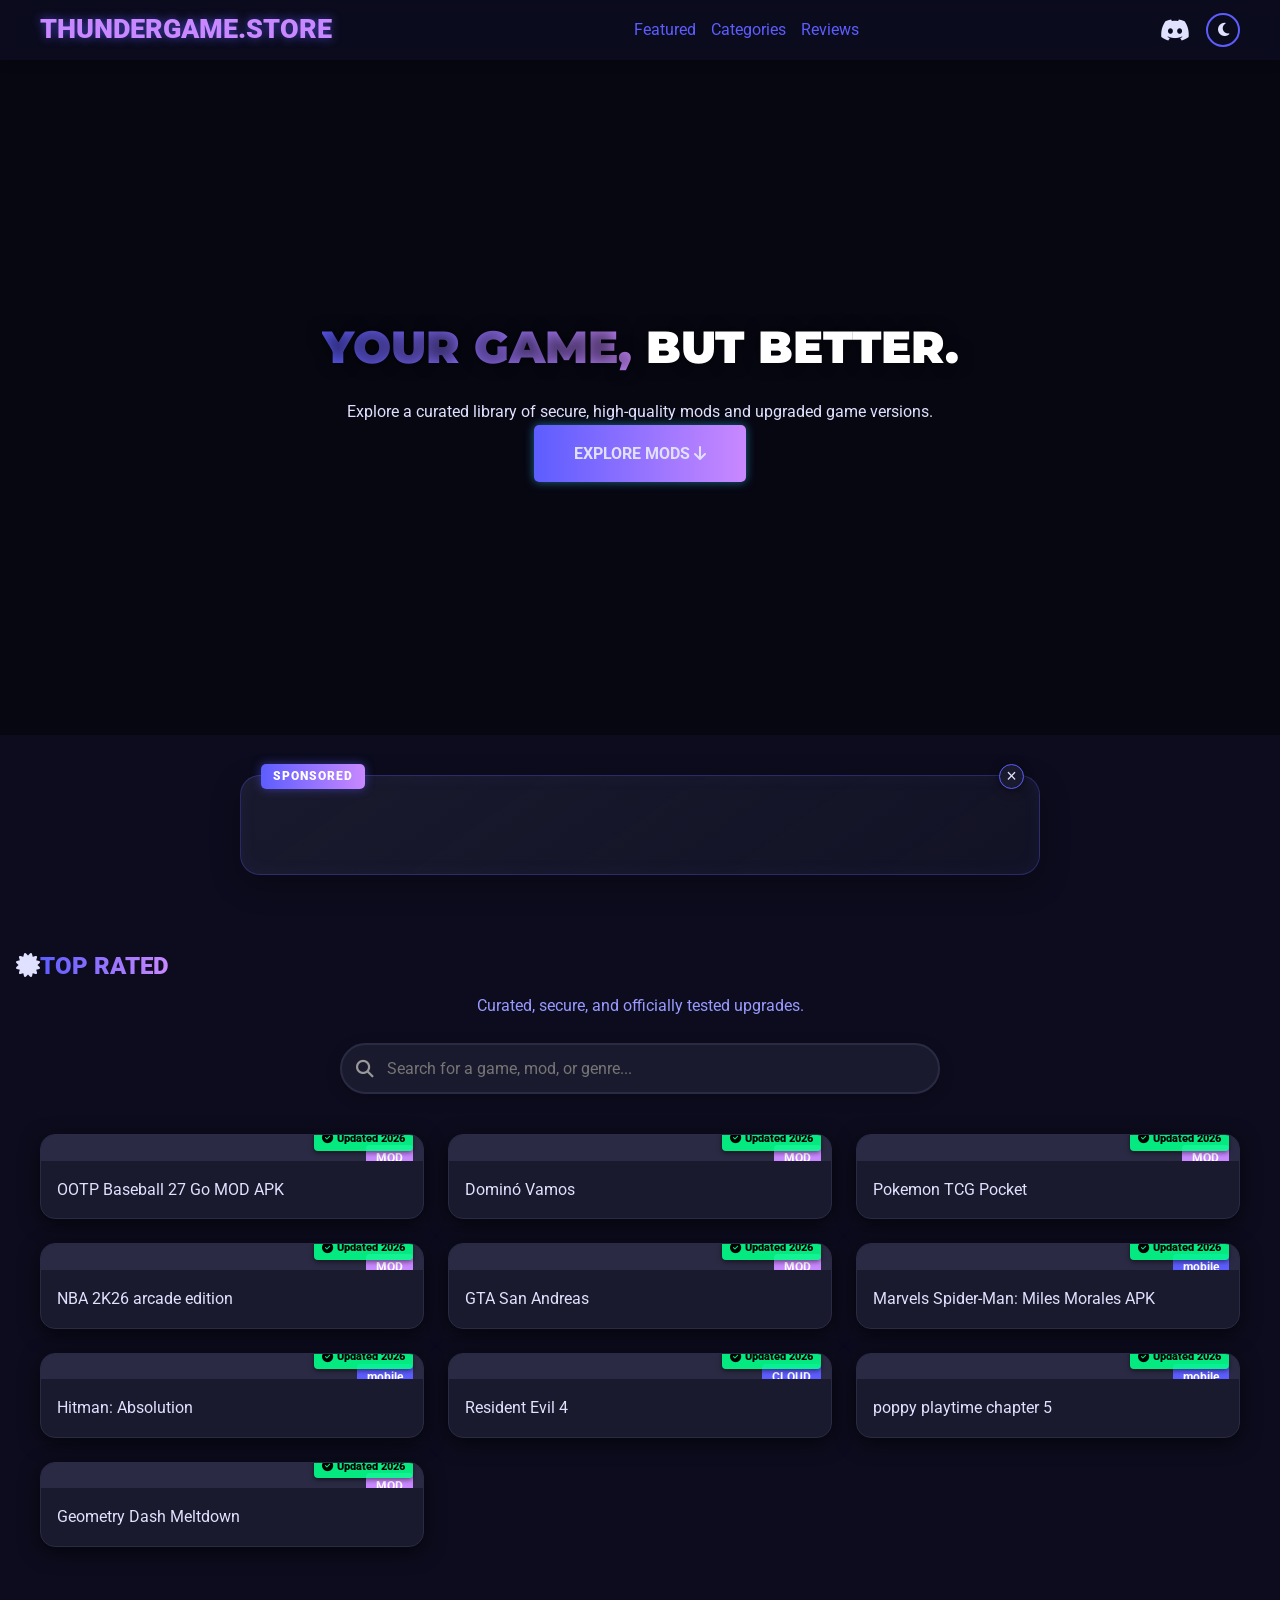
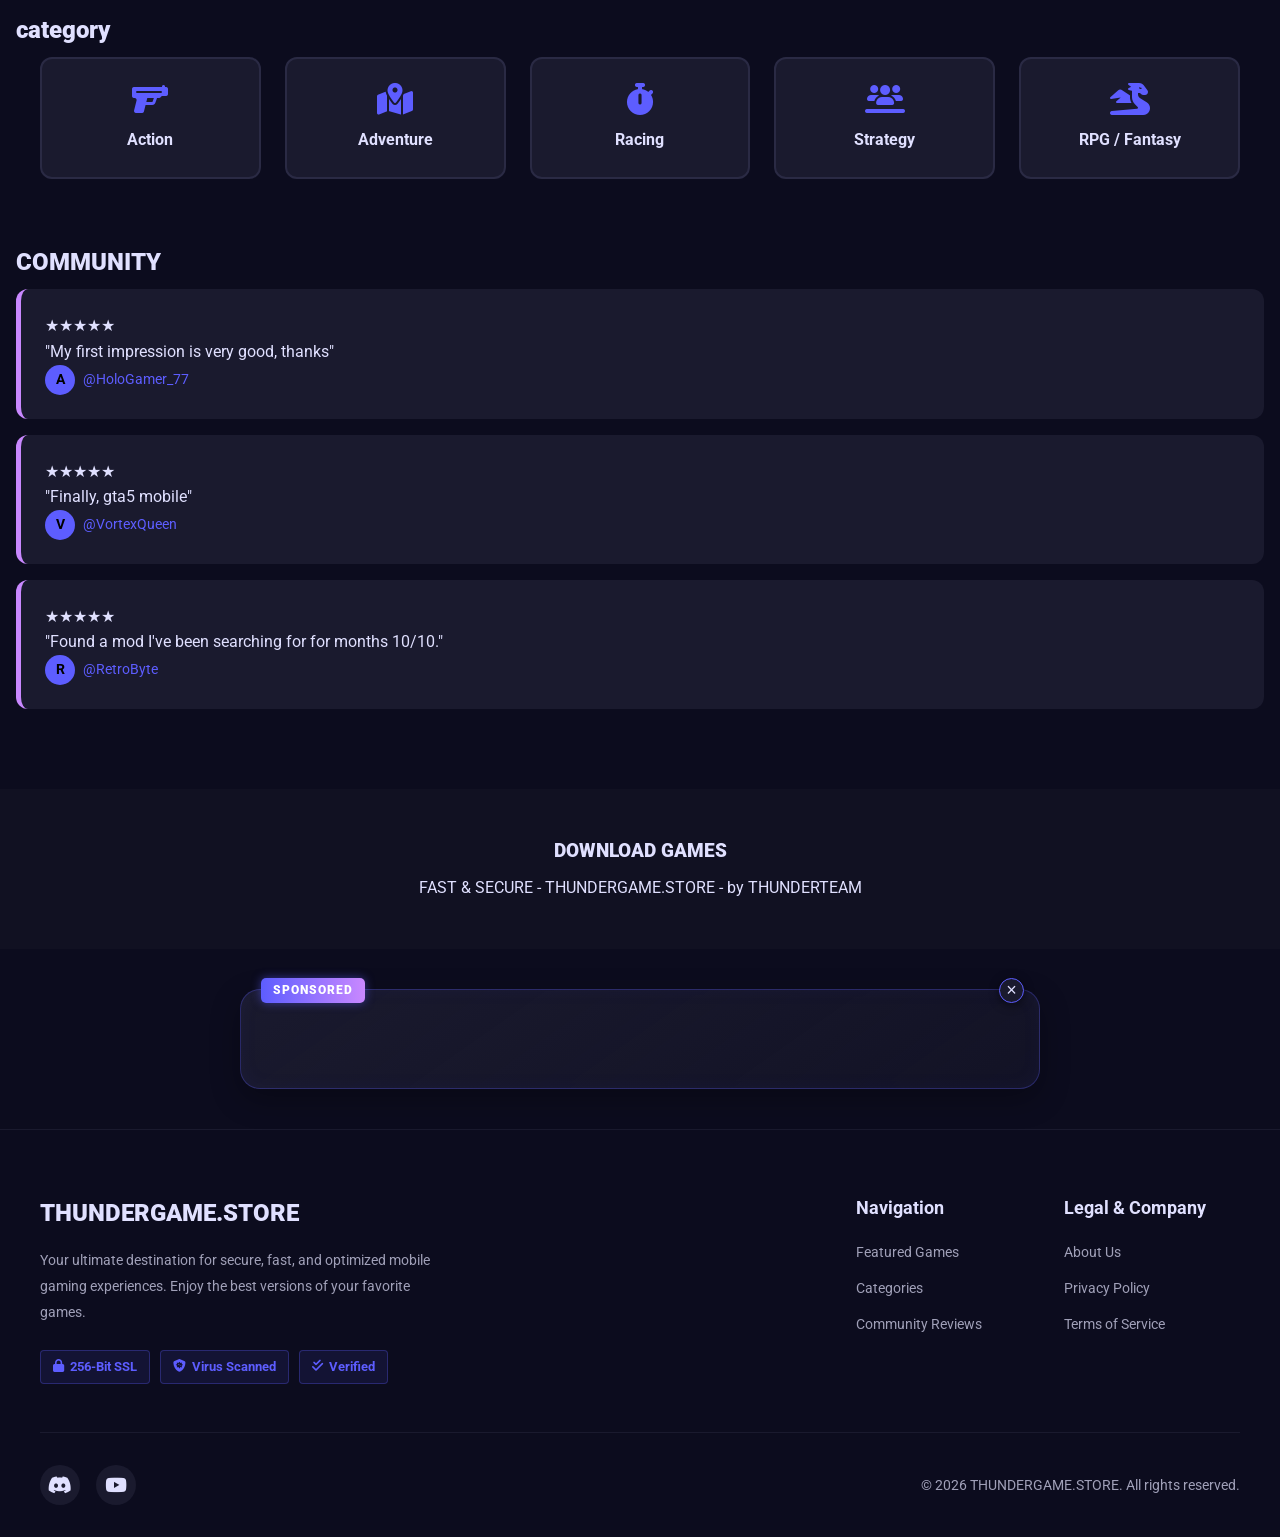
==== index.html @ eddc95b8 "Add files via upload" ====
<!DOCTYPE html>
<html lang="en">
<head>
    <meta charset="UTF-8">
    <meta name="viewport" content="width=device-width, initial-scale=1.0">
    <title>THUNDERGAME.STORE | Mobile Games</title>
    
    <link rel="stylesheet" href="styles.css">
    
    <link rel="preconnect" href="https://fonts.googleapis.com">
    <link rel="preconnect" href="https://fonts.gstatic.com" crossorigin>
    <link href="https://fonts.googleapis.com/css2?family=Roboto:wght@400;700;900&family=Montserrat:wght@800;900&display=swap" rel="stylesheet">
    
    <link rel="stylesheet" href="https://cdnjs.cloudflare.com/ajax/libs/font-awesome/6.5.1/css/all.min.css"
          integrity="sha512-DTOQO9RWCH3ppGqcWaEA1BIZOC6xxalwEsw9c2QQeAIftl+Vegovlnee1c9QX4TctnWMn13TZye+giMm8e2LwA==" crossorigin="anonymous"> 
          
</head>
<body>

    <nav class="main-navbar">
        <div class="navbar-container">
            <div class="logo">THUNDERGAME.STORE</div>
            <ul class="nav-links">
                <li><a href="#featured">Featured</a></li>
                <li><a href="#categories">Categories</a></li>
                <li><a href="#reviews">Reviews</a></li>
            </ul>
            <div class="nav-right">
                <a href="https://discord.gg/kuJxwa2X" class="discord-link" aria-label="Join our Discord server">
                    <i class="fab fa-discord"></i>
                </a>
                <button class="theme-toggle" id="theme-toggle-btn" aria-label="Toggle dark/light mode">
                    <i class="fas fa-moon" id="theme-icon"></i>
                </button>
                <button class="hamburger" id="hamburger-btn" aria-label="Toggle menu" aria-expanded="false">
                    <span></span>
                    <span></span>
                    <span></span>
                </button>
            </div>
        </div>
        <!-- Mobile Menu -->
        <div class="mobile-menu" id="mobile-menu">
            <ul>
                <li><a href="#featured" class="mobile-nav-link">Featured</a></li>
                <li><a href="#categories" class="mobile-nav-link">Categories</a></li>
                <li><a href="#reviews" class="mobile-nav-link">Reviews</a></li>
                <li>
                    <a href="https://discord.gg/kuJxwa2X" class="mobile-nav-link discord-mobile">
                        <i class="fab fa-discord"></i> Discord
                    </a>
                </li>
            </ul>
        </div>
    </nav>
    
    <header class="hero-section scroll-reveal"> 
        <div class="video-overlay"></div> 
        <div class="hero-content">
            <h1><span class="highlight">YOUR GAME,</span> BUT BETTER.</h1>
            <p>Explore a curated library of secure, high-quality mods and upgraded game versions.</p>
            <a href="#featured" class="scroll-link download-button">
                EXPLORE MODS <i class="fas fa-arrow-down"></i>
            </a>
        </div>
    </header>

    <!-- Premium Inline Ad (High CTR) -->
    <section class="premium-inline-ad scroll-reveal" id="premium-ad-1">
        <div class="ad-label">SPONSORED</div>
        <button class="close-ad-btn inline-close-btn" aria-label="Close" onclick="document.getElementById('premium-ad-1').style.display='none'">&times;</button>
        <script async="async" data-cfasync="false" src="https://pl28013542.profitablecpmratenetwork.com/5ec053c57a1bcbfb40ed02a488d23733/invoke.js"></script>
        <div id="container-5ec053c57a1bcbfb40ed02a488d23733"></div>
    </section>

    <section class="featured-mods-section" id="featured">
        <h2><i class="fas fa-certificate"></i><span class="highlight">TOP RATED</span></h2>
        <p class="section-subtitle">Curated, secure, and officially tested upgrades.</p>

        <!-- Search Bar -->
        <div class="search-container scroll-reveal">
            <i class="fas fa-search search-icon"></i>
            <input type="text" id="game-search" class="search-input" placeholder="Search for a game, mod, or genre...">
        </div>

        <div class="games-grid" id="games-container"></div>
        <div id="no-results-msg" class="no-results" style="display: none;">
            <i class="fas fa-ghost"></i>
            <p>No games found matching your search.</p>
        </div>
    </section>




    <section class="category-section scroll-reveal" id="categories">
        <h2>category</h2>
        <div class="categories-grid">
            <a href="#" class="category-button no-link"><i class="fa-solid fa-gun"></i> Action</a>
            <a href="#" class="category-button no-link"><i class="fa-solid fa-map-marked-alt"></i> Adventure</a>
            <a href="#" class="category-button no-link"><i class="fa-solid fa-stopwatch"></i> Racing</a>
            <a href="#" class="category-button no-link"><i class="fa-solid fa-users-line"></i> Strategy</a>
            <a href="#" class="category-button no-link"><i class="fa-solid fa-dragon"></i> RPG / Fantasy</a>
        </div>
    </section>

    <section class="reviews-section scroll-reveal" id="reviews">
        <h2>COMMUNITY</h2>
        <div class="review-card">
            <div class="review-stars">★★★★★</div>
            <p>"My first impression is very good, thanks"</p>
            <div class="user-info"><span class="avatar">A</span><span>@HoloGamer_77</span></div>
        </div>
        <div class="review-card">
            <div class="review-stars">★★★★★</div>
            <p>"Finally, gta5 mobile"</p>
            <div class="user-info"><span class="avatar">V</span><span>@VortexQueen</span></div>
        </div>
        <div class="review-card">
            <div class="review-stars">★★★★★</div>
            <p>"Found a mod I've been searching for for months 10/10."</p>
            <div class="user-info"><span class="avatar">R</span><span>@RetroByte</span></div>
        </div>
    </section>

    <section class="safe-download-section">
        <h3>DOWNLOAD GAMES</h3>
        <p>FAST & SECURE - THUNDERGAME.STORE - by THUNDERTEAM</p>
    </section>

    <!-- Premium Inline Ad (High CTR) -->
    <section class="premium-inline-ad scroll-reveal" id="premium-ad-2">
        <div class="ad-label">SPONSORED</div>
        <button class="close-ad-btn inline-close-btn" aria-label="Close" onclick="document.getElementById('premium-ad-2').style.display='none'">&times;</button>
        <script async="async" data-cfasync="false" src="https://pl28013542.profitablecpmratenetwork.com/5ec053c57a1bcbfb40ed02a488d23733/invoke.js"></script>
        <div id="container-5ec053c57a1bcbfb40ed02a488d23733"></div>
    </section>

    <footer class="main-footer">
        <div class="footer-container">
            <div class="footer-brand">
                <a href="#" class="logo-text">THUNDERGAME<span style="color:var(--text-color)">.STORE</span></a>
                <p>Your ultimate destination for secure, fast, and optimized mobile gaming experiences. Enjoy the best versions of your favorite games.</p>
                <div class="security-badges">
                    <span class="badge tooltip" aria-label="SSL Secured"><i class="fas fa-lock"></i> 256-Bit SSL</span>
                    <span class="badge tooltip" aria-label="Malware Free"><i class="fas fa-shield-virus"></i> Virus Scanned</span>
                    <span class="badge tooltip" aria-label="Verified Uploads"><i class="fas fa-check-double"></i> Verified</span>
                </div>
            </div>
            
            <div class="footer-links">
                <div class="link-column">
                    <h4>Navigation</h4>
                    <ul>
                        <li><a href="#featured">Featured Games</a></li>
                        <li><a href="#categories">Categories</a></li>
                        <li><a href="#reviews">Community Reviews</a></li>
                    </ul>
                </div>
                
                <div class="link-column">
                    <h4>Legal & Company</h4>
                    <ul>
                        <li><a href="about.html">About Us</a></li>
                        <li><a href="privacy.html">Privacy Policy</a></li>
                        <li><a href="terms.html">Terms of Service</a></li>
                    </ul>
                </div>
            </div>
        </div>
        
        <div class="footer-bottom">
            <div class="social-links">
                <a href="https://discord.gg/kuJxwa2X" target="_blank" aria-label="Discord"><i class="fab fa-discord"></i></a>
                <a href="https://www.youtube.com/channel/UC8FG1mh9tCIC-7DybQXbe5w" target="_blank" aria-label="YouTube"><i class="fab fa-youtube"></i></a>
            </div>
            <p>© 2026 THUNDERGAME.STORE. All rights reserved.</p>
        </div>
    </footer>

    <div id="game-modal" class="modal-overlay">
        <div class="modal-content scroll-reveal">
            <button class="close-button" onclick="closeModal()">&times;</button> 
            <div id="modal-game-details">
                <img id="modal-game-image" src="" alt="Game Cover" class="modal-image" loading="lazy">
                <div class="modal-text-content">
                    <h2 id="modal-game-name">Game Name</h2>
                    <div class="modal-rating-info">
                        <span class="rating" id="modal-game-rating">★★★★★</span>
                        <span class="downloads" id="modal-game-downloads"></span>
                    </div>
                    <div class="download-links">
                        <a id="download-android" href="#" class="download-button android-button">
                            <i class="fab fa-android"></i> Download for Android
                        </a>
                        <a id="download-ios" href="#" class="download-button ios-button">
                            <i class="fab fa-apple"></i> Download for iOS
                        </a>
                    </div>
                    <p class="modal-disclaimer">* Clicking download redirects to secure page.</p>
                </div>
            </div>
        </div>
    </div>

    <div id="loading-modal" class="modal-overlay">
        <div class="loading-content scroll-reveal">
            <div class="loader-circle-container">
                <div class="loader-circle"></div>
                <div id="progress-percentage" class="percentage-text">0%</div>
            </div>
            <p id="loading-status">Starting download...</p>
        </div>
    </div>

    <div id="tiktok-overlay" class="tiktok-overlay">
        <div class="tiktok-content">
            <div class="tiktok-icon">
                <i class="fab fa-tiktok"></i>
                <i class="fas fa-ban"></i>
            </div>
            <h2>BROWSER NOT SUPPORTED</h2>
            <p>TikTok's internal browser may block secure downloads.</p>
            
            <div class="instruction-box">
                <p>To continue:</p>
                <div class="step">
                    <span>1</span> Click the 3 dots <strong><i class="fas fa-ellipsis-h"></i></strong> or Share <strong><i class="fas fa-share"></i></strong> <span class="action-hint">(Look at the red arrow)</span>
                </div>
                <div class="step">
                    <span>2</span> Select <strong>"Open in Browser"</strong> <i class="far fa-compass"></i>
                </div>
            </div>
            
            <button class="copy-btn" onclick="copyCurrentUrl()">
                <i class="fas fa-copy"></i> Copy Link Instead
            </button>
        </div>
    </div>

    <script src="script.js" defer></script>
    <script>
        /* ---- Theme Toggle ---- */
        const themeToggleBtn = document.getElementById('theme-toggle-btn');
        const themeIcon      = document.getElementById('theme-icon');

        const applyTheme = (theme) => {
            document.body.setAttribute('data-theme', theme);
            localStorage.setItem('theme', theme);
            if (theme === 'light') {
                themeIcon.classList.replace('fa-moon', 'fa-sun');
            } else {
                themeIcon.classList.replace('fa-sun', 'fa-moon');
            }
        };

        // Apply saved theme immediately (before paint)
        const savedTheme = localStorage.getItem('theme') || 'dark';
        applyTheme(savedTheme);

        themeToggleBtn.addEventListener('click', () => {
            const current = document.body.getAttribute('data-theme');
            applyTheme(current === 'dark' ? 'light' : 'dark');
        });

        /* ---- Hamburger Menu ---- */
        const hamburgerBtn = document.getElementById('hamburger-btn');
        const mobileMenu   = document.getElementById('mobile-menu');

        hamburgerBtn.addEventListener('click', () => {
            const isOpen = mobileMenu.classList.toggle('open');
            hamburgerBtn.classList.toggle('open', isOpen);
            hamburgerBtn.setAttribute('aria-expanded', isOpen);
        });

        document.querySelectorAll('.mobile-nav-link').forEach(link => {
            link.addEventListener('click', () => {
                mobileMenu.classList.remove('open');
                hamburgerBtn.classList.remove('open');
                hamburgerBtn.setAttribute('aria-expanded', 'false');
            });
        });
    </script>
</body>
</html>
---- styles.css ----
/* ---------------------------------- */
/* 0. Reset and Base Styles */
/* ---------------------------------- */
* { margin: 0; padding: 0; box-sizing: border-box; }

:root {
    --primary-color: #5d5dff; 
    --secondary-color: #c988ff; 
    --background-color: #0c0c1e; 
    --card-color: #1a1a2e; 
    --text-color: #e0e0ff; 
    --highlight-gradient: linear-gradient(90deg, var(--primary-color) 0%, var(--secondary-color) 100%);
    --logo-shadow: 0 0 10px rgba(93, 93, 255, 0.7); 
    --navbar-bg: rgba(12, 12, 30, 0.9);
    --review-card-border: var(--secondary-color);
    --safe-section-bg: #111122;
    --mobile-menu-bg: rgba(12, 12, 30, 0.97);
}

/* ---- Light Mode ---- */
body[data-theme="light"] {
    --primary-color: #4040cc;
    --secondary-color: #9933cc;
    --background-color: #f0f0fa;
    --card-color: #ffffff;
    --text-color: #1a1a2e;
    --logo-shadow: 0 0 10px rgba(64, 64, 204, 0.4);
    --navbar-bg: rgba(240, 240, 250, 0.95);
    --review-card-border: #9933cc;
    --safe-section-bg: #e0e0f0;
    --mobile-menu-bg: rgba(240, 240, 250, 0.98);
}

body {
    font-family: 'Roboto', sans-serif;
    background-color: var(--background-color);
    color: var(--text-color);
    line-height: 1.6;
    scroll-behavior: smooth;
    transition: background-color 0.3s ease, color 0.3s ease;
}

a { color: var(--primary-color); text-decoration: none; }
h1, h2, h3 { font-weight: 900; margin-bottom: 0.5rem; }

.highlight {
    background-image: var(--highlight-gradient);
    -webkit-background-clip: text;
    -webkit-text-fill-color: transparent;
    background-clip: text;
    color: transparent;
}

/* Navbar */
.main-navbar {
    position: sticky; top: 0; width: 100%;
    background-color: var(--navbar-bg);
    backdrop-filter: blur(10px);
    -webkit-backdrop-filter: blur(10px);
    z-index: 1000; padding: 0.5rem 1rem;
    box-shadow: 0 2px 10px rgba(0, 0, 0, 0.3);
    transition: background-color 0.3s ease;
}
.navbar-container { display: flex; justify-content: space-between; align-items: center; max-width: 1200px; margin: 0 auto; }
.main-navbar .logo { font-size: 1.7rem; font-weight: 900; color: var(--secondary-color); text-shadow: var(--logo-shadow); }
.nav-links { display: none; list-style: none; }
.nav-right { display: flex; align-items: center; gap: 1rem; }
.nav-right .discord-link { display: none; font-size: 1.5rem; color: var(--text-color); transition: color 0.2s; }
.nav-right .discord-link:hover { color: var(--secondary-color); }

/* Hamburger Button */
.hamburger {
    display: flex; flex-direction: column; justify-content: space-between;
    width: 26px; height: 20px; background: none; border: none; cursor: pointer;
    padding: 0; z-index: 1100;
}
.hamburger span {
    display: block; width: 100%; height: 2px;
    background-color: var(--text-color); border-radius: 2px;
    transition: transform 0.3s ease, opacity 0.3s ease;
    transform-origin: center;
}
/* X animation when open */
.hamburger.open span:nth-child(1) { transform: translateY(9px) rotate(45deg); }
.hamburger.open span:nth-child(2) { opacity: 0; transform: scaleX(0); }
.hamburger.open span:nth-child(3) { transform: translateY(-9px) rotate(-45deg); }

/* Mobile Dropdown Menu */
.mobile-menu {
    max-height: 0; overflow: hidden;
    transition: max-height 0.35s ease, padding 0.3s ease, background-color 0.3s ease;
    background-color: var(--mobile-menu-bg);
    backdrop-filter: blur(10px); -webkit-backdrop-filter: blur(10px);
}

/* Theme Toggle Button */
.theme-toggle {
    background: none; border: 2px solid var(--primary-color);
    color: var(--text-color); cursor: pointer;
    width: 34px; height: 34px; border-radius: 50%;
    display: flex; align-items: center; justify-content: center;
    font-size: 0.95rem; transition: background 0.3s, color 0.3s, transform 0.3s;
    flex-shrink: 0;
}
.theme-toggle:hover {
    background: var(--primary-color); color: #fff;
    transform: rotate(20deg);
}
.theme-toggle i { transition: transform 0.4s ease; pointer-events: none; }
.mobile-menu.open { max-height: 300px; padding: 0.5rem 0; }
.mobile-menu ul { list-style: none; padding: 0; margin: 0; }
.mobile-menu ul li { border-bottom: 1px solid #1a1a2e; }
.mobile-menu ul li:last-child { border-bottom: none; }
.mobile-nav-link {
    display: block; padding: 0.9rem 1.5rem;
    color: var(--text-color); font-weight: 700; font-size: 0.95rem;
    letter-spacing: 0.05em; transition: background 0.2s, color 0.2s;
}
.mobile-nav-link:hover { background-color: #1a1a2e; color: var(--secondary-color); }
.discord-mobile i { margin-right: 0.5rem; color: #7289da; }

/* Hero Section (Original Static Background) */
.hero-section {
    position: relative; padding: 0; text-align: center;
    min-height: 75vh; display: flex; flex-direction: column;
    justify-content: center; align-items: center; overflow: hidden; 
    
    background-image: url('mobile-hero-image.jpg'); 
    background-size: cover;
    background-position: center;
}

.video-overlay { 
    position: absolute; top: 0; left: 0; width: 100%; height: 100%; 
    background: rgba(0, 0, 0, 0.4); 
}
.hero-content { position: relative; z-index: 2; display: flex; flex-direction: column; justify-content: center; align-items: center; padding: 2rem 1rem; }
.hero-section h1 { font-size: 2.8rem; margin-bottom: 1rem; font-family: 'Montserrat', sans-serif; color: white; text-shadow: 0 0 15px rgba(0, 0, 0, 0.7); }
.download-button {
    background: var(--highlight-gradient); color: var(--text-color);
    padding: 1rem 2.5rem; font-weight: 700; border-radius: 5px;
    box-shadow: 0 0 10px rgba(56, 200, 255, 0.5); transition: transform 0.2s;
}
.download-button:hover { transform: translateY(-2px); }

/* Games Grid */
.featured-mods-section, .category-section, .reviews-section { padding: 2rem 1rem; }
.section-subtitle { text-align: center; color: #9999ff; margin-bottom: 1.5rem; }

/* Search Bar */
.search-container {
    max-width: 600px; margin: 0 auto 2.5rem; position: relative;
    display: flex; align-items: center;
}
.search-icon {
    position: absolute; left: 1rem; color: #999; font-size: 1.1rem;
    pointer-events: none; transition: color 0.3s;
}
.search-input {
    width: 100%; padding: 0.9rem 1rem 0.9rem 2.8rem;
    border-radius: 50px; border: 2px solid #2a2a44;
    background-color: var(--card-color); color: var(--text-color);
    font-size: 1rem; font-family: inherit; outline: none;
    transition: all 0.3s ease;
    box-shadow: 0 4px 15px rgba(0, 0, 0, 0.2);
}
.search-input:focus {
    border-color: var(--primary-color);
    box-shadow: 0 4px 20px rgba(93, 93, 255, 0.3);
}
.search-input:focus + .search-icon, 
.search-container:focus-within .search-icon {
    color: var(--primary-color);
}
.no-results {
    text-align: center; color: #999; padding: 3rem 1rem;
    grid-column: 1 / -1; display: flex; flex-direction: column; align-items: center; gap: 1rem;
}
.no-results i { font-size: 3rem; color: #444; }

.games-grid { display: flex; flex-direction: column; gap: 1.5rem; }

.game-card {
    background-color: var(--card-color); border-radius: 15px; overflow: hidden;
    box-shadow: 0 5px 20px rgba(0, 0, 0, 0.6); 
    transition: transform 0.35s ease, box-shadow 0.35s ease;
    border: 1px solid #2a2a44; cursor: pointer;
}
.game-card:hover {
    transform: translateY(-10px);
    box-shadow: 0 16px 40px rgba(93, 93, 255, 0.45), 0 6px 16px rgba(0, 0, 0, 0.5);
}
.game-card img {
    width: 100%; height: 180px; object-fit: cover;
    transition: opacity 0.3s ease;
}
.type-badge { position: absolute; top: 10px; right: 10px; padding: 4px 10px; border-radius: 4px; font-size: 0.75rem; font-weight: 700; z-index: 2; }
.mobile-badge { background-color: #5d5dff; color: white; }
.mod-badge { background-color: #c988ff; color: white; }
.updated-badge {
    position: absolute; bottom: 10px; right: 10px;
    background-color: rgba(0, 255, 136, 0.9); color: #000;
    padding: 3px 8px; border-radius: 4px; font-size: 0.7rem; font-weight: 900;
    z-index: 2; display: flex; align-items: center; gap: 4px;
    box-shadow: 0 2px 5px rgba(0, 0, 0, 0.5);
}
.game-info { padding: 1rem; }
.rating { color: #ffcc00; }

/* Skeleton Loader */
.skeleton-box {
    position: relative;
    overflow: hidden;
    background-color: #2a2a44;
}
body[data-theme="light"] .skeleton-box {
    background-color: #e0e0f0;
}
.skeleton-box::after {
    position: absolute;
    top: 0; right: 0; bottom: 0; left: 0;
    transform: translateX(-100%);
    background-image: linear-gradient(
        90deg,
        rgba(255, 255, 255, 0) 0,
        rgba(255, 255, 255, 0.05) 20%,
        rgba(255, 255, 255, 0.15) 60%,
        rgba(255, 255, 255, 0)
    );
    animation: shimmer 1.5s infinite;
    content: '';
}
body[data-theme="light"] .skeleton-box::after {
    background-image: linear-gradient(
        90deg,
        rgba(255, 255, 255, 0) 0,
        rgba(255, 255, 255, 0.4) 20%,
        rgba(255, 255, 255, 0.8) 60%,
        rgba(255, 255, 255, 0)
    );
}
@keyframes shimmer {
    100% { transform: translateX(100%); }
}
.skeleton-img { opacity: 0; }
.skeleton-img.loaded { opacity: 1; }

/* Categories & Reviews */
.categories-grid { display: grid; grid-template-columns: repeat(2, 1fr); gap: 1.5rem; }
.category-button {
    background-color: var(--card-color); color: var(--text-color); padding: 1.5rem 1rem;
    border-radius: 12px; font-weight: 700; display: flex; flex-direction: column;
    align-items: center; border: 2px solid #2a2a44; transition: 0.3s;
}
.category-button i { font-size: 2rem; margin-bottom: 0.75rem; color: var(--primary-color); }
.review-card { background-color: var(--card-color); padding: 1.5rem; border-radius: 12px; margin-bottom: 1rem; border-left: 5px solid var(--review-card-border); }
.user-info { display: flex; align-items: center; font-size: 0.9rem; color: var(--primary-color); }
.avatar { width: 30px; height: 30px; border-radius: 50%; background-color: var(--primary-color); color: #000; display: flex; align-items: center; justify-content: center; margin-right: 0.5rem; font-weight: bold;}

/* Footer */
.safe-download-section { text-align: center; background-color: var(--safe-section-bg); padding: 3rem 1rem; margin-top: 2rem; transition: background-color 0.3s ease; }

.main-footer {
    background-color: #0c0c1e; border-top: 1px solid #1a1a2e;
    padding: 4rem 1rem 2rem; color: #a0a0b8; font-size: 0.9rem;
}
body[data-theme="light"] .main-footer {
    background-color: #f0f0fa; border-top-color: #d0d0e0; color: #555;
}
.footer-container {
    max-width: 1200px; margin: 0 auto; display: grid; gap: 3rem;
    grid-template-columns: 1fr;
}
.footer-brand .logo-text {
    font-size: 1.5rem; font-weight: 900; color: var(--text-color);
    display: inline-block; margin-bottom: 1rem;
}
.footer-brand p { line-height: 1.8; margin-bottom: 1.5rem; max-width: 400px; }
.security-badges { display: flex; flex-wrap: wrap; gap: 10px; }
.security-badges .badge {
    background: rgba(93, 93, 255, 0.1); border: 1px solid rgba(93, 93, 255, 0.3);
    padding: 6px 12px; border-radius: 4px; color: var(--primary-color);
    font-size: 0.8rem; font-weight: 700; display: flex; align-items: center; gap: 6px;
}
body[data-theme="light"] .security-badges .badge {
    background: rgba(64, 64, 204, 0.1); border-color: rgba(64, 64, 204, 0.3);
}
.footer-links { display: grid; grid-template-columns: repeat(2, 1fr); gap: 2rem; }
.link-column h4 { color: var(--text-color); font-size: 1.1rem; margin-bottom: 1.2rem; }
.link-column ul { list-style: none; }
.link-column ul li { margin-bottom: 0.8rem; }
.link-column a { color: inherit; transition: color 0.2s; }
.link-column a:hover { color: var(--primary-color); }
.footer-bottom {
    max-width: 1200px; margin: 3rem auto 0; padding-top: 2rem;
    border-top: 1px solid #1a1a2e; display: flex; flex-direction: column;
    align-items: center; gap: 1.5rem; text-align: center;
}
body[data-theme="light"] .footer-bottom { border-top-color: #d0d0e0; }
.social-links { display: flex; gap: 1rem; }
.social-links a {
    width: 40px; height: 40px; display: flex; align-items: center; justify-content: center;
    background: #1a1a2e; color: var(--text-color); border-radius: 50%;
    font-size: 1.2rem; transition: all 0.3s ease;
}
body[data-theme="light"] .social-links a { background: #e0e0f0; }
.social-links a:hover { background: var(--primary-color); color: #fff; transform: translateY(-3px); }

/* Modals */
.modal-overlay {
    display: none; position: fixed; z-index: 2000; left: 0; top: 0; width: 100%; height: 100%;
    background-color: rgba(0, 0, 0, 0.9); backdrop-filter: blur(5px); -webkit-backdrop-filter: blur(5px);
    overflow: auto; padding-top: 50px; animation: fadeIn 0.3s ease-out forwards;
}
@keyframes fadeIn { from { opacity: 0; } to { opacity: 1; } }
.modal-content {
    background-color: var(--card-color); margin: 5% auto; padding: 20px; border-radius: 15px;
    box-shadow: 0 0 40px rgba(93, 93, 255, 0.4); max-width: 90%; min-width: 300px;
}
.close-button { color: var(--secondary-color); float: right; font-size: 35px; background: none; border: none; cursor: pointer; }
.modal-image { width: 100%; max-width: 300px; border-radius: 10px; border: 3px solid var(--primary-color); display: block; margin: 0 auto; }
.download-links { display: flex; flex-direction: column; gap: 15px; width: 100%; max-width: 350px; margin: 1rem auto; }
.android-button { background: linear-gradient(90deg, #5CB85C, #449D44); }
.ios-button { background: linear-gradient(90deg, #424242, #1C1C1C); }

/* Loading Animation (Trustworthy UI) */
#loading-modal { z-index: 3000; align-items: center; justify-content: center; }
.loading-content {
    background-color: var(--card-color); padding: 40px 30px; border-radius: 15px;
    width: 90%; max-width: 400px; text-align: center;
    box-shadow: 0 0 50px rgba(0, 255, 136, 0.2);
    border: 1px solid #2a2a44;
}
.secure-header {
    color: #00ff88; font-size: 1.2rem; font-weight: 700;
    margin-bottom: 25px; display: flex; align-items: center; justify-content: center; gap: 10px;
}
.progress-bar-container {
    width: 100%; height: 8px; background-color: #1a1a2e;
    border-radius: 10px; overflow: hidden; margin-bottom: 15px;
    box-shadow: inset 0 1px 3px rgba(0,0,0,0.5);
}
.progress-bar-fill {
    height: 100%; background: linear-gradient(90deg, var(--primary-color), var(--secondary-color));
    border-radius: 10px; transition: width 0.3s ease;
}
.percentage-text { font-size: 2rem; font-weight: 900; color: var(--text-color); margin-bottom: 10px; }
.loading-console {
    font-family: monospace; font-size: 0.85rem; color: #888;
    min-height: 20px; transition: color 0.2s;
}

/* Scroll Reveal */
.scroll-reveal { opacity: 0; transform: translateY(20px); transition: opacity 1s, transform 1s; }
.scroll-reveal.visible { opacity: 1; transform: translateY(0); }

/* Final Download Button (Magic Button) */
.final-download-btn {
    display: inline-block; margin-top: 20px; padding: 12px 30px;
    background: #00ff88; color: #000; font-weight: 900; text-decoration: none;
    border-radius: 50px; box-shadow: 0 0 20px rgba(0, 255, 136, 0.4);
    animation: pulse 1.5s infinite; cursor: pointer; font-size: 1.1rem; border: 2px solid #fff;
    transition: transform 0.2s, background 0.2s;
    width: 100%; box-sizing: border-box;
}
.final-download-btn:hover { background: #00cc6a; transform: scale(1.05); }
@keyframes pulse { 0% { box-shadow: 0 0 20px rgba(0, 255, 136, 0.4); } 50% { box-shadow: 0 0 30px rgba(0, 255, 136, 0.8); } 100% { box-shadow: 0 0 20px rgba(0, 255, 136, 0.4); } }

/* Media Queries */
@media (min-width: 768px) {
    .nav-links { display: flex; gap: 15px; }
    .hamburger { display: none; }
    .mobile-menu { display: none; }
    .nav-right .discord-link { display: flex; }
    .games-grid { display: grid; grid-template-columns: repeat(3, 1fr); max-width: 1200px; margin: 0 auto; }
    .footer-container { grid-template-columns: 2fr 1fr; }
    .footer-bottom { flex-direction: row; justify-content: space-between; }
    .categories-grid { grid-template-columns: repeat(5, 1fr); max-width: 1200px; margin: 0 auto; }
    .modal-content { max-width: 700px; margin-top: 10%; }
    #modal-game-details { display: flex; gap: 2rem; align-items: flex-start; }
    .modal-text-content { text-align: left; flex: 1; }
    .download-links { flex-direction: row; max-width: none; }
    .download-links a { flex-basis: 50%; }
}

/* ---------------------------------- */
/* TikTok Overlay Styles (التحديث الأخير) */
/* ---------------------------------- */
.tiktok-overlay {
    display: none; /* Hidden by default */
    position: fixed; top: 0; left: 0; width: 100%; height: 100%;
    background-color: rgba(0, 0, 0, 0.85); 
    backdrop-filter: blur(8px);
    -webkit-backdrop-filter: blur(8px);
    z-index: 9999; 
    justify-content: center; align-items: center; text-align: center; padding: 20px;
}
.tiktok-content {
    background: var(--card-color); padding: 2.5rem 2rem; border-radius: 20px;
    border: 1px solid #2a2a44; max-width: 420px; width: 100%;
    box-shadow: 0 15px 40px rgba(0, 0, 0, 0.8), 0 0 25px rgba(93, 93, 255, 0.15);
    position: relative;
    overflow: hidden;
    animation: modalPop 0.4s cubic-bezier(0.175, 0.885, 0.32, 1.275) forwards;
}

@keyframes modalPop {
    0% { opacity: 0; transform: scale(0.9) translateY(20px); }
    100% { opacity: 1; transform: scale(1) translateY(0); }
}

.tiktok-content::before {
    content: '';
    position: absolute;
    top: 0; left: 0; width: 100%; height: 5px;
    background: var(--highlight-gradient);
}

.tiktok-icon { font-size: 3.5rem; margin-bottom: 1.2rem; position: relative; display: inline-block; }
.tiktok-icon .fa-tiktok { 
    color: var(--text-color); 
    filter: drop-shadow(0 0 15px rgba(255, 255, 255, 0.2));
}
.tiktok-icon .fa-ban {
    color: #ff3366; position: absolute; bottom: -5px; right: -10px;
    font-size: 2rem; background: var(--card-color); border-radius: 50%;
    border: 3px solid var(--card-color);
}
.tiktok-content h2 { 
    color: var(--text-color); margin-bottom: 0.5rem; font-size: 1.6rem; font-weight: 900; 
}
.tiktok-content p { color: #a0a0b8; font-size: 0.95rem; margin-bottom: 1.5rem; line-height: 1.5; }

.instruction-box { 
    background: rgba(12, 12, 30, 0.6); 
    border: 1px solid #2a2a44;
    padding: 1.5rem; border-radius: 12px; margin-bottom: 1.8rem; text-align: left; 
}
body[data-theme="light"] .instruction-box {
    background: rgba(240, 240, 250, 0.6);
    border-color: #d0d0e0;
}
.instruction-box p {
    color: var(--text-color); font-weight: 700; margin-bottom: 1rem; font-size: 1rem;
}
.instruction-box .step { display: flex; align-items: center; margin: 12px 0; font-size: 0.95rem; color: var(--text-color); }
.instruction-box .step span:not(.action-hint) {
    background: var(--highlight-gradient); width: 26px; height: 26px; border-radius: 50%;
    display: flex; align-items: center; justify-content: center;
    font-size: 0.85rem; font-weight: 900; margin-right: 12px; color: #fff;
    flex-shrink: 0;
    box-shadow: 0 0 10px rgba(93, 93, 255, 0.4);
}
.instruction-box .step .action-hint {
    font-size: 0.8rem; color: #ff3366; margin-left: auto; font-weight: 700;
}
.instruction-box strong { color: var(--secondary-color); font-weight: 900; margin: 0 5px; }

.copy-btn {
    background: transparent; color: var(--text-color); 
    border: 2px solid var(--primary-color);
    padding: 12px 20px;
    border-radius: 50px; cursor: pointer; width: 100%; font-weight: 700; font-size: 1rem;
    transition: all 0.3s ease;
    display: flex; align-items: center; justify-content: center; gap: 8px;
}
.copy-btn:hover { 
    background: rgba(93, 93, 255, 0.1); 
    box-shadow: 0 0 15px rgba(93, 93, 255, 0.3);
    transform: translateY(-2px);
}
.copy-btn i { color: var(--primary-color); }

/* NEW: Red Arrow and Animation for TikTok */
.tiktok-arrow {
    display: none; /* يتم إظهاره بواسطة JavaScript */
    position: fixed;
    top: 15px; 
    right: 20px;
    font-size: 45px; 
    color: #ff3366; 
    z-index: 10000; 
    transform: rotate(-10deg); 
    animation: bounce-arrow 0.8s infinite alternate ease-in-out; 
    filter: drop-shadow(0 0 12px rgba(255, 51, 102, 0.6));
}

@keyframes bounce-arrow {
    0% { transform: translateY(0) rotate(-10deg); }
    100% { transform: translateY(-12px) rotate(-10deg); }
}

/* close-ad-btn is shared by multiple ad types */
.close-ad-btn {
    position: absolute;
    top: -30px;
    right: 10px;
    width: 25px;
    height: 25px;
    background: var(--card-color);
    color: var(--text-color);
    border: 1px solid var(--primary-color);
    border-radius: 50%;
    display: flex;
    justify-content: center;
    align-items: center;
    font-size: 18px;
    cursor: pointer;
    box-shadow: 0 2px 10px rgba(0,0,0,0.5);
    transition: 0.3s;
}
.close-ad-btn:hover {
    background: var(--primary-color);
    color: #fff;
}

/* ---------------------------------- */
/* CPM Optimized Tall Side Ad */
/* ---------------------------------- */
.sticky-tall-ad {
    position: fixed;
    top: 50%;
    right: 15px;
    transform: translateY(-50%);
    z-index: 1040;
    background: rgba(12, 12, 30, 0.8);
    backdrop-filter: blur(15px);
    -webkit-backdrop-filter: blur(15px);
    border: 1px solid rgba(201, 136, 255, 0.3);
    border-radius: 12px;
    padding: 10px;
    box-shadow: 0 10px 30px rgba(0, 0, 0, 0.4), 0 0 15px rgba(93, 93, 255, 0.2);
    display: flex;
    justify-content: center;
    align-items: center;
    transition: transform 0.3s ease, box-shadow 0.3s ease;
}
.sticky-tall-ad:hover {
    transform: translateY(-50%) scale(1.02);
    box-shadow: 0 15px 40px rgba(0, 0, 0, 0.5), 0 0 25px rgba(93, 93, 255, 0.3);
}
body[data-theme="light"] .sticky-tall-ad {
    background: rgba(255, 255, 255, 0.85);
    border: 1px solid rgba(153, 51, 204, 0.3);
    box-shadow: 0 10px 30px rgba(0, 0, 0, 0.1), 0 0 15px rgba(64, 64, 204, 0.15);
}
.side-close-btn {
    top: -12px;
    left: -12px;
    right: auto;
    width: 24px;
    height: 24px;
    font-size: 16px;
}
.tall-ad-wrapper {
    width: 160px;
    height: 300px;
    overflow: hidden;
    position: relative;
}
@media (max-width: 768px) {
    .sticky-tall-ad {
        padding: 5px;
    }
    .tall-ad-wrapper {
        transform: scale(0.55);
        transform-origin: right center;
        margin: -67px -72px -67px 0; 
    }
}

/* ---------------------------------- */
/* Premium Inline Native Ad */
/* ---------------------------------- */
.premium-inline-ad {
    position: relative;
    max-width: 800px;
    margin: 40px auto;
    background: linear-gradient(145deg, var(--card-color), rgba(26, 26, 46, 0.5));
    border: 1px solid rgba(93, 93, 255, 0.3);
    border-radius: 20px;
    padding: 25px;
    display: flex;
    justify-content: center;
    align-items: center;
    box-shadow: 0 10px 30px rgba(0, 0, 0, 0.3), inset 0 0 20px rgba(93, 93, 255, 0.05);
    min-height: 100px;
    transition: transform 0.3s ease, box-shadow 0.3s ease, border-color 0.3s ease;
}
.premium-inline-ad:hover {
    transform: translateY(-5px);
    box-shadow: 0 15px 40px rgba(0, 0, 0, 0.4), 0 0 20px rgba(93, 93, 255, 0.2);
    border-color: var(--primary-color);
}
body[data-theme="light"] .premium-inline-ad {
    background: linear-gradient(145deg, #ffffff, rgba(240, 240, 250, 0.5));
}
.ad-label {
    position: absolute;
    top: -12px;
    left: 20px;
    background: var(--highlight-gradient);
    color: #fff;
    padding: 3px 12px;
    border-radius: 5px;
    font-size: 0.75rem;
    font-weight: 900;
    box-shadow: 0 0 10px rgba(93, 93, 255, 0.5);
    letter-spacing: 1px;
}
.inline-close-btn {
    top: -12px;
    right: 15px;
}
@media (max-width: 768px) {
    .premium-inline-ad {
        margin: 25px 15px;
        padding: 15px;
    }
}
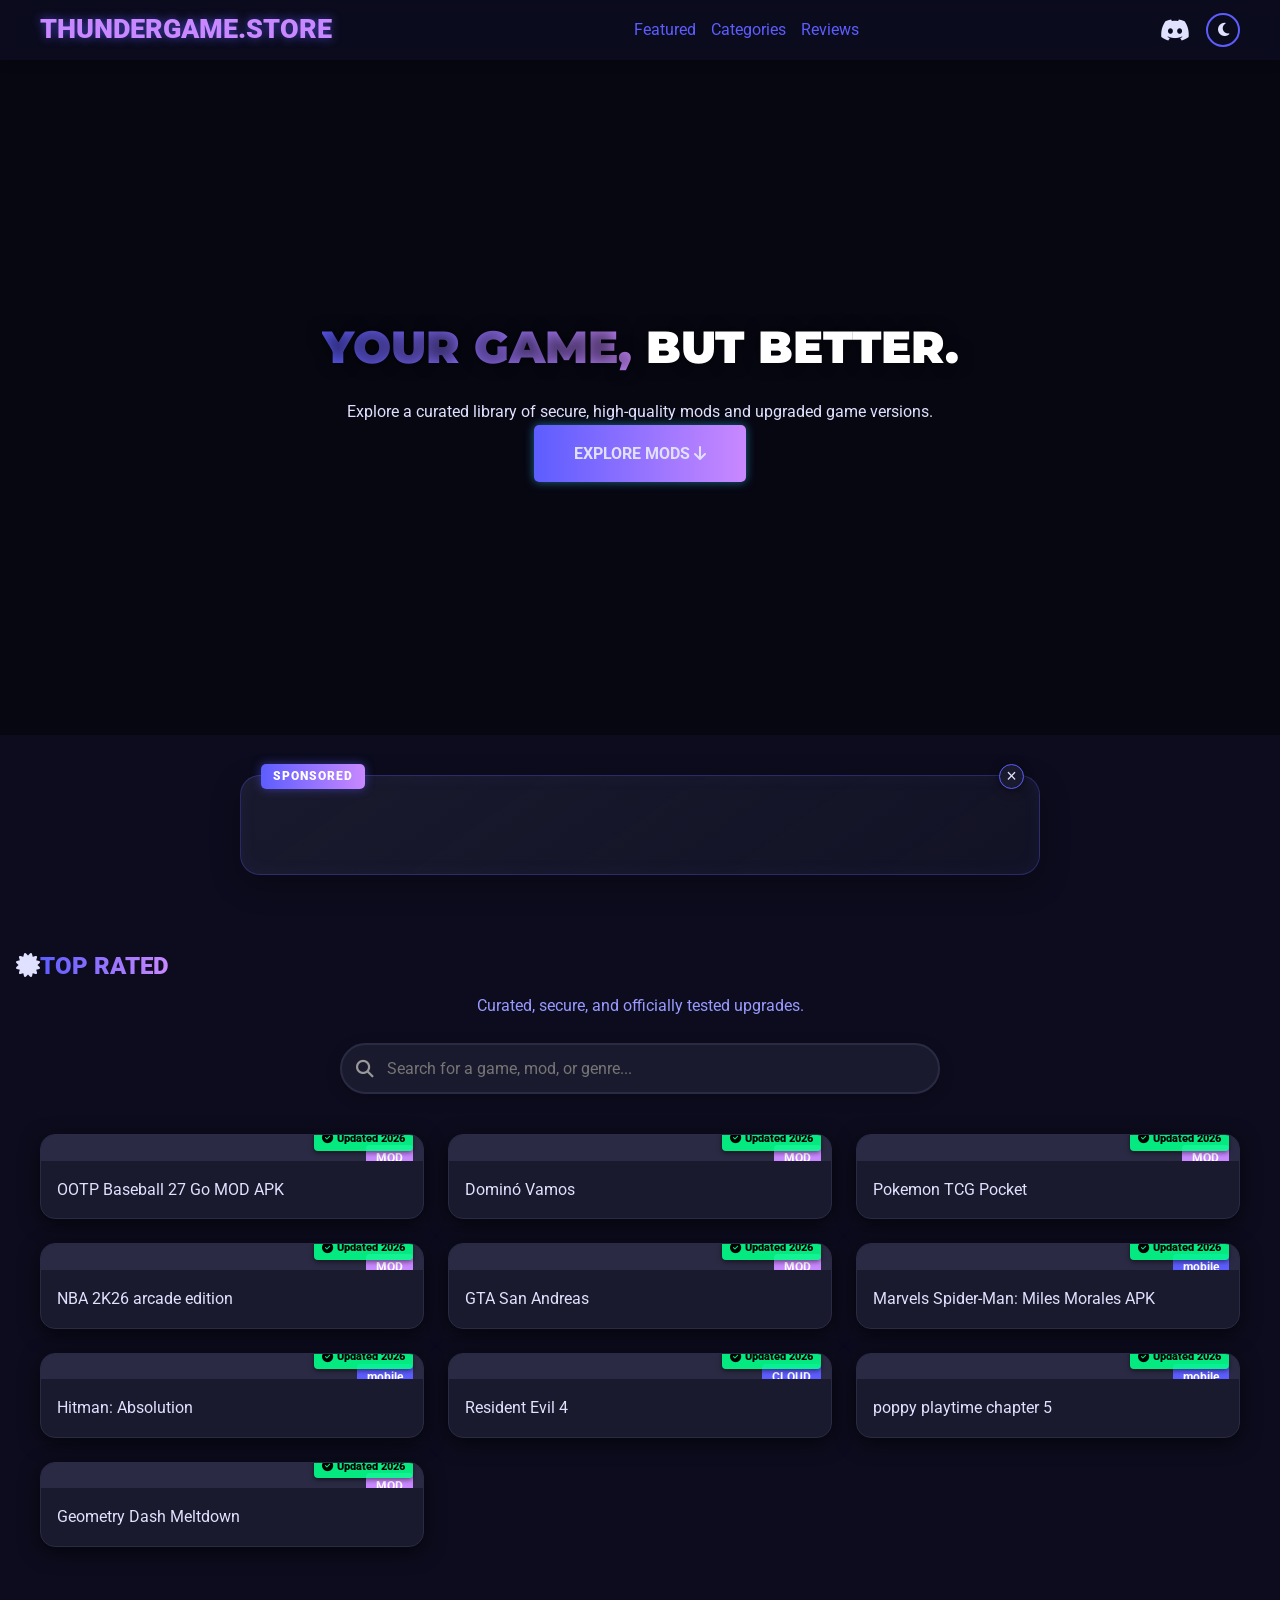
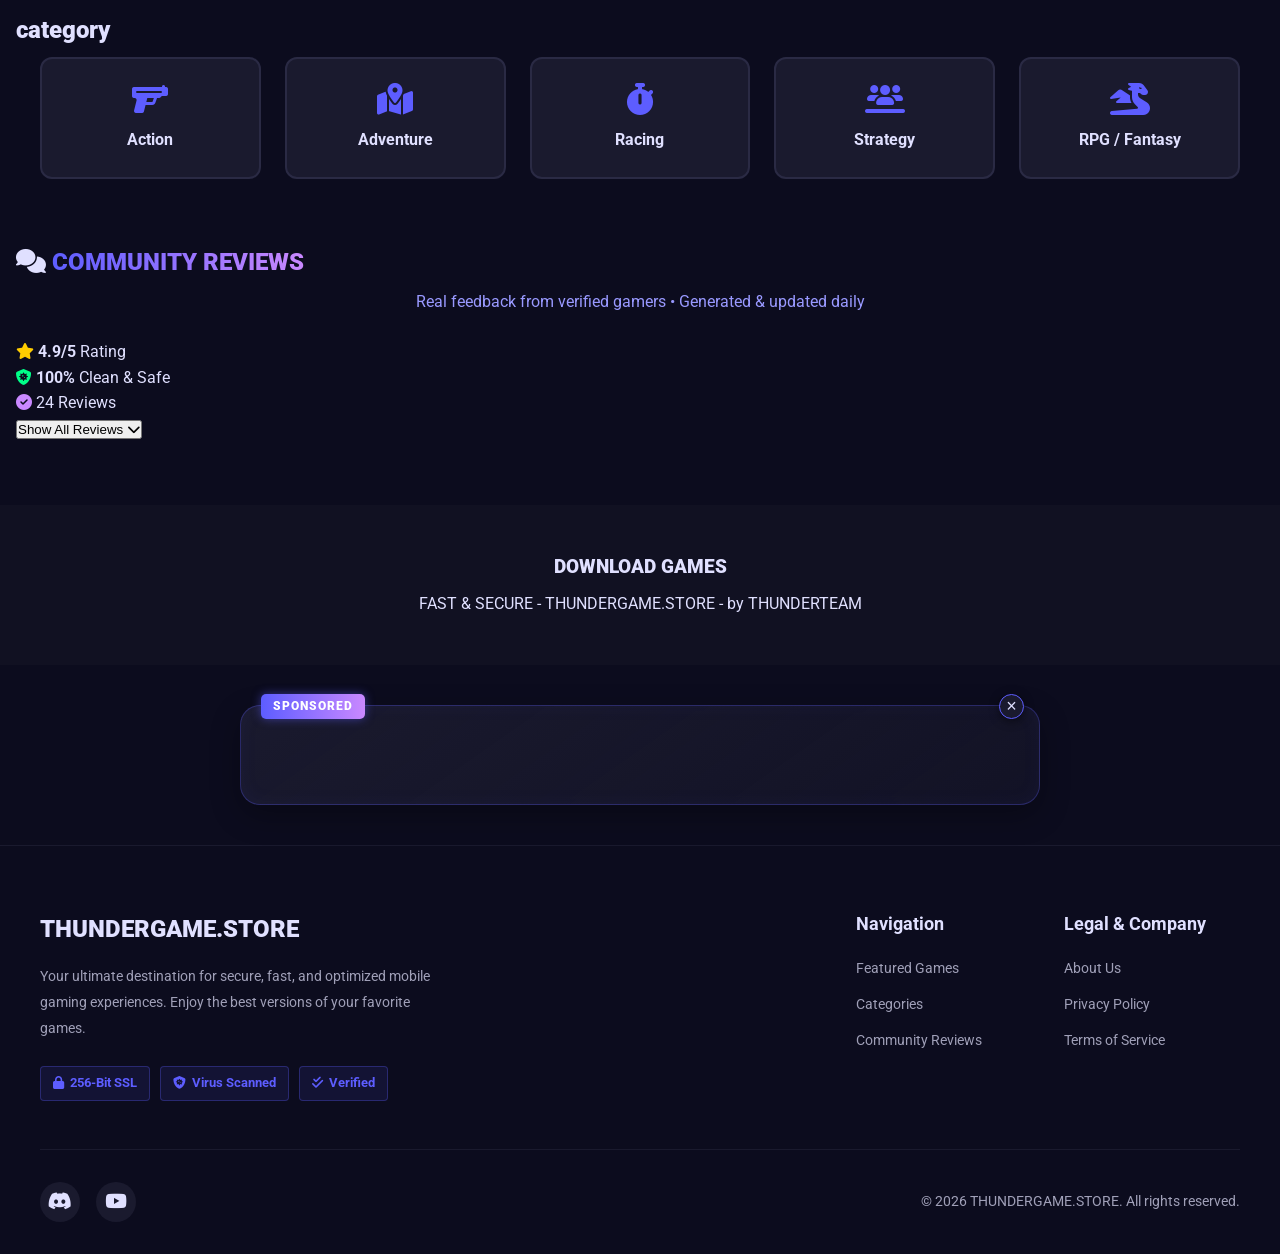
==== commit 9bebc246: "Update index.html" ====
--- a/index.html
+++ b/index.html
@@ -2,7 +2,10 @@
 <html lang="en">
 <head>
     <meta charset="UTF-8">
-    <meta name="viewport" content="width=device-width, initial-scale=1.0">
+    <meta name="viewport" content="width=device-width, initial-scale=1.0, viewport-fit=cover">
+    <meta name="theme-color" content="#0c0c1e">
+    <meta name="apple-mobile-web-app-capable" content="yes">
+    <meta name="apple-mobile-web-app-status-bar-style" content="black-translucent">
     <title>THUNDERGAME.STORE | Mobile Games</title>
     
     <link rel="stylesheet" href="styles.css">
@@ -105,21 +108,22 @@
     </section>
 
     <section class="reviews-section scroll-reveal" id="reviews">
-        <h2>COMMUNITY</h2>
-        <div class="review-card">
-            <div class="review-stars">★★★★★</div>
-            <p>"My first impression is very good, thanks"</p>
-            <div class="user-info"><span class="avatar">A</span><span>@HoloGamer_77</span></div>
-        </div>
-        <div class="review-card">
-            <div class="review-stars">★★★★★</div>
-            <p>"Finally, gta5 mobile"</p>
-            <div class="user-info"><span class="avatar">V</span><span>@VortexQueen</span></div>
-        </div>
-        <div class="review-card">
-            <div class="review-stars">★★★★★</div>
-            <p>"Found a mod I've been searching for for months 10/10."</p>
-            <div class="user-info"><span class="avatar">R</span><span>@RetroByte</span></div>
+        <div class="reviews-header-block">
+            <h2><i class="fas fa-comments"></i> <span class="highlight">COMMUNITY REVIEWS</span></h2>
+            <p class="section-subtitle">Real feedback from verified gamers • Generated & updated daily</p>
+            <div class="reviews-stats-bar">
+                <div class="stat-pill"><i class="fas fa-star" style="color: #ffcc00;"></i> <strong>4.9/5</strong> Rating</div>
+                <div class="stat-pill"><i class="fas fa-shield-virus" style="color: #00ff88;"></i> <strong>100%</strong> Clean & Safe</div>
+                <div class="stat-pill"><i class="fas fa-check-circle" style="color: var(--secondary-color);"></i> <span id="reviews-count-badge">24 Reviews</span></div>
+            </div>
+        </div>
+
+        <div class="reviews-grid" id="reviews-container"></div>
+
+        <div class="reviews-toggle-wrap">
+            <button id="toggle-reviews-btn" class="toggle-reviews-btn" onclick="toggleReviewsVisibility()">
+                <span id="toggle-reviews-text">Show All Reviews</span> <i class="fas fa-chevron-down" id="toggle-reviews-icon"></i>
+            </button>
         </div>
     </section>
 
@@ -187,14 +191,10 @@
                     <h2 id="modal-game-name">Game Name</h2>
                     <div class="modal-rating-info">
                         <span class="rating" id="modal-game-rating">★★★★★</span>
-                        <span class="downloads" id="modal-game-downloads"></span>
                     </div>
                     <div class="download-links">
                         <a id="download-android" href="#" class="download-button android-button">
                             <i class="fab fa-android"></i> Download for Android
-                        </a>
-                        <a id="download-ios" href="#" class="download-button ios-button">
-                            <i class="fab fa-apple"></i> Download for iOS
                         </a>
                     </div>
                     <p class="modal-disclaimer">* Clicking download redirects to secure page.</p>
@@ -282,4 +282,4 @@
         });
     </script>
 </body>
-</html>+</html>
